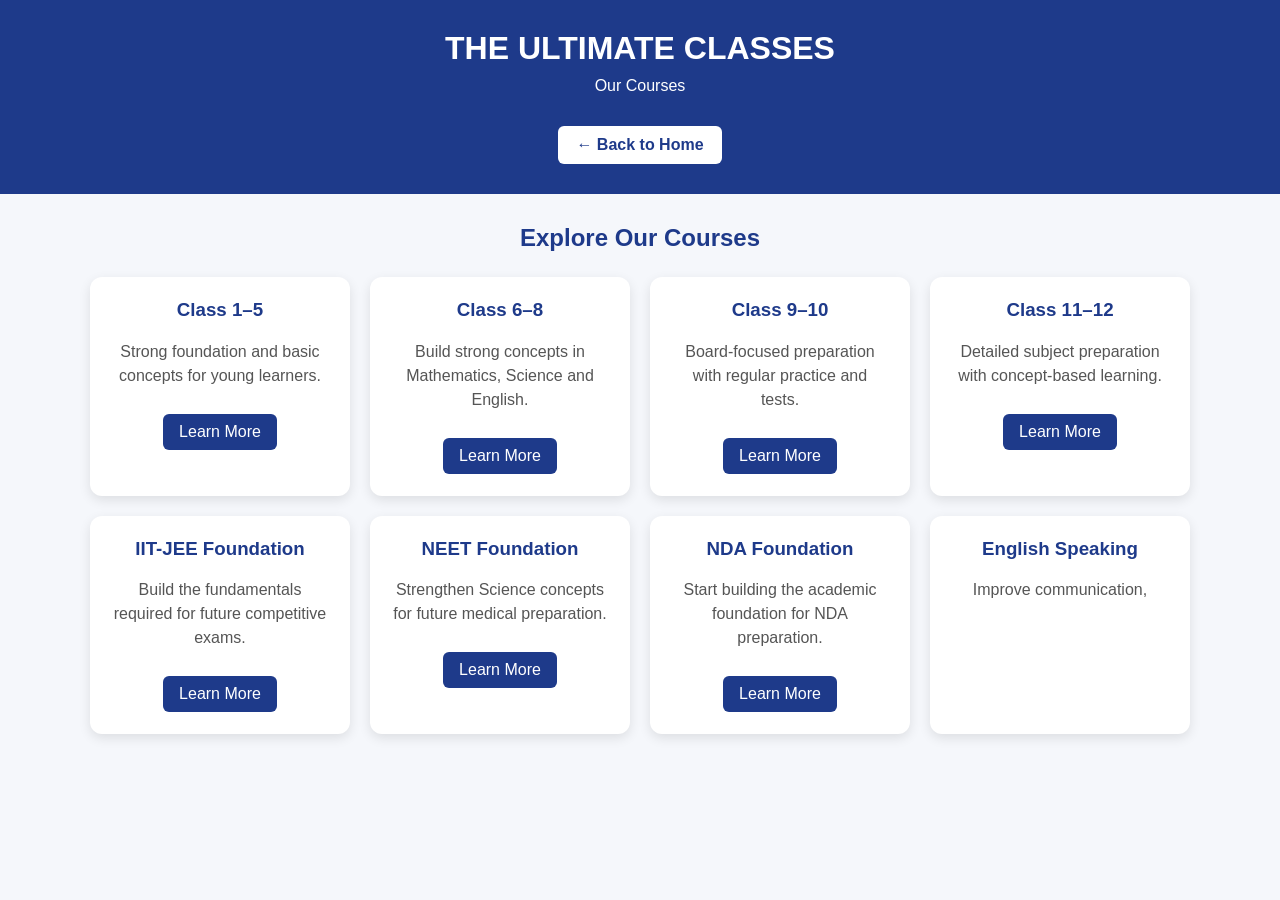
==== courses.html @ f862b7a8 "Add files via upload" ====
<!DOCTYPE html>
<html lang="en">
<head>
    <meta charset="UTF-8">
    <meta name="viewport" content="width=device-width, initial-scale=1.0">
    <title>Courses - The Ultimate Classes</title>

    <style>
        body {
            margin: 0;
            font-family: Arial, sans-serif;
            background: #f5f7fb;
            color: #222;
        }

        header {
            background: #1e3a8a;
            color: white;
            text-align: center;
            padding: 30px 15px;
        }

        header h1 {
            margin: 0;
            font-size: 32px;
        }

        header p {
            margin-top: 10px;
            font-size: 16px;
        }

        .back {
            display: inline-block;
            margin-top: 15px;
            padding: 10px 18px;
            background: white;
            color: #1e3a8a;
            text-decoration: none;
            border-radius: 6px;
            font-weight: bold;
        }

        .container {
            width: 90%;
            max-width: 1100px;
            margin: 30px auto;
        }

        .container h2 {
            text-align: center;
            margin-bottom: 25px;
            color: #1e3a8a;
        }

        .courses {
            display: grid;
            grid-template-columns: repeat(auto-fit, minmax(230px, 1fr));
            gap: 20px;
        }

        .course {
            background: white;
            padding: 22px;
            border-radius: 12px;
            box-shadow: 0 4px 12px rgba(0,0,0,0.1);
            text-align: center;
        }

        .course h3 {
            color: #1e3a8a;
            margin-top: 0;
        }

        .course p {
            color: #555;
            line-height: 1.5;
        }

        .button {
            display: inline-block;
            margin-top: 10px;
            padding: 9px 16px;
            background: #1e3a8a;
            color: white;
            text-decoration: none;
            border-radius: 6px;
        }

        footer {
            margin-top: 40px;
            background: #111827;
            color: white;
            text-align: center;
            padding: 18px;
        }
    </style>
</head>

<body>

    <header>
        <h1>THE ULTIMATE CLASSES</h1>
        <p>Our Courses</p>

        <a href="index.html" class="back">← Back to Home</a>
    </header>

    <div class="container">

        <h2>Explore Our Courses</h2>

        <div class="courses">

            <div class="course">
                <h3>Class 1–5</h3>
                <p>Strong foundation and basic concepts for young learners.</p>
                <a href="index.html" class="button">Learn More</a>
            </div>

            <div class="course">
                <h3>Class 6–8</h3>
                <p>Build strong concepts in Mathematics, Science and English.</p>
                <a href="#" class="button">Learn More</a>
            </div>

            <div class="course">
                <h3>Class 9–10</h3>
                <p>Board-focused preparation with regular practice and tests.</p>
                <a href="#" class="button">Learn More</a>
            </div>

            <div class="course">
                <h3>Class 11–12</h3>
                <p>Detailed subject preparation with concept-based learning.</p>
                <a href="#" class="button">Learn More</a>
            </div>

            <div class="course">
                <h3>IIT-JEE Foundation</h3>
                <p>Build the fundamentals required for future competitive exams.</p>
                <a href="#" class="button">Learn More</a>
            </div>

            <div class="course">
                <h3>NEET Foundation</h3>
                <p>Strengthen Science concepts for future medical preparation.</p>
                <a href="#" class="button">Learn More</a>
            </div>

            <div class="course">
                <h3>NDA Foundation</h3>
                <p>Start building the academic foundation for NDA preparation.</p>
                <a href="#" class="button">Learn More</a>
            </div>

            <div class="course">
                <h3>English Speaking</h3>
                <p>Improve communication,
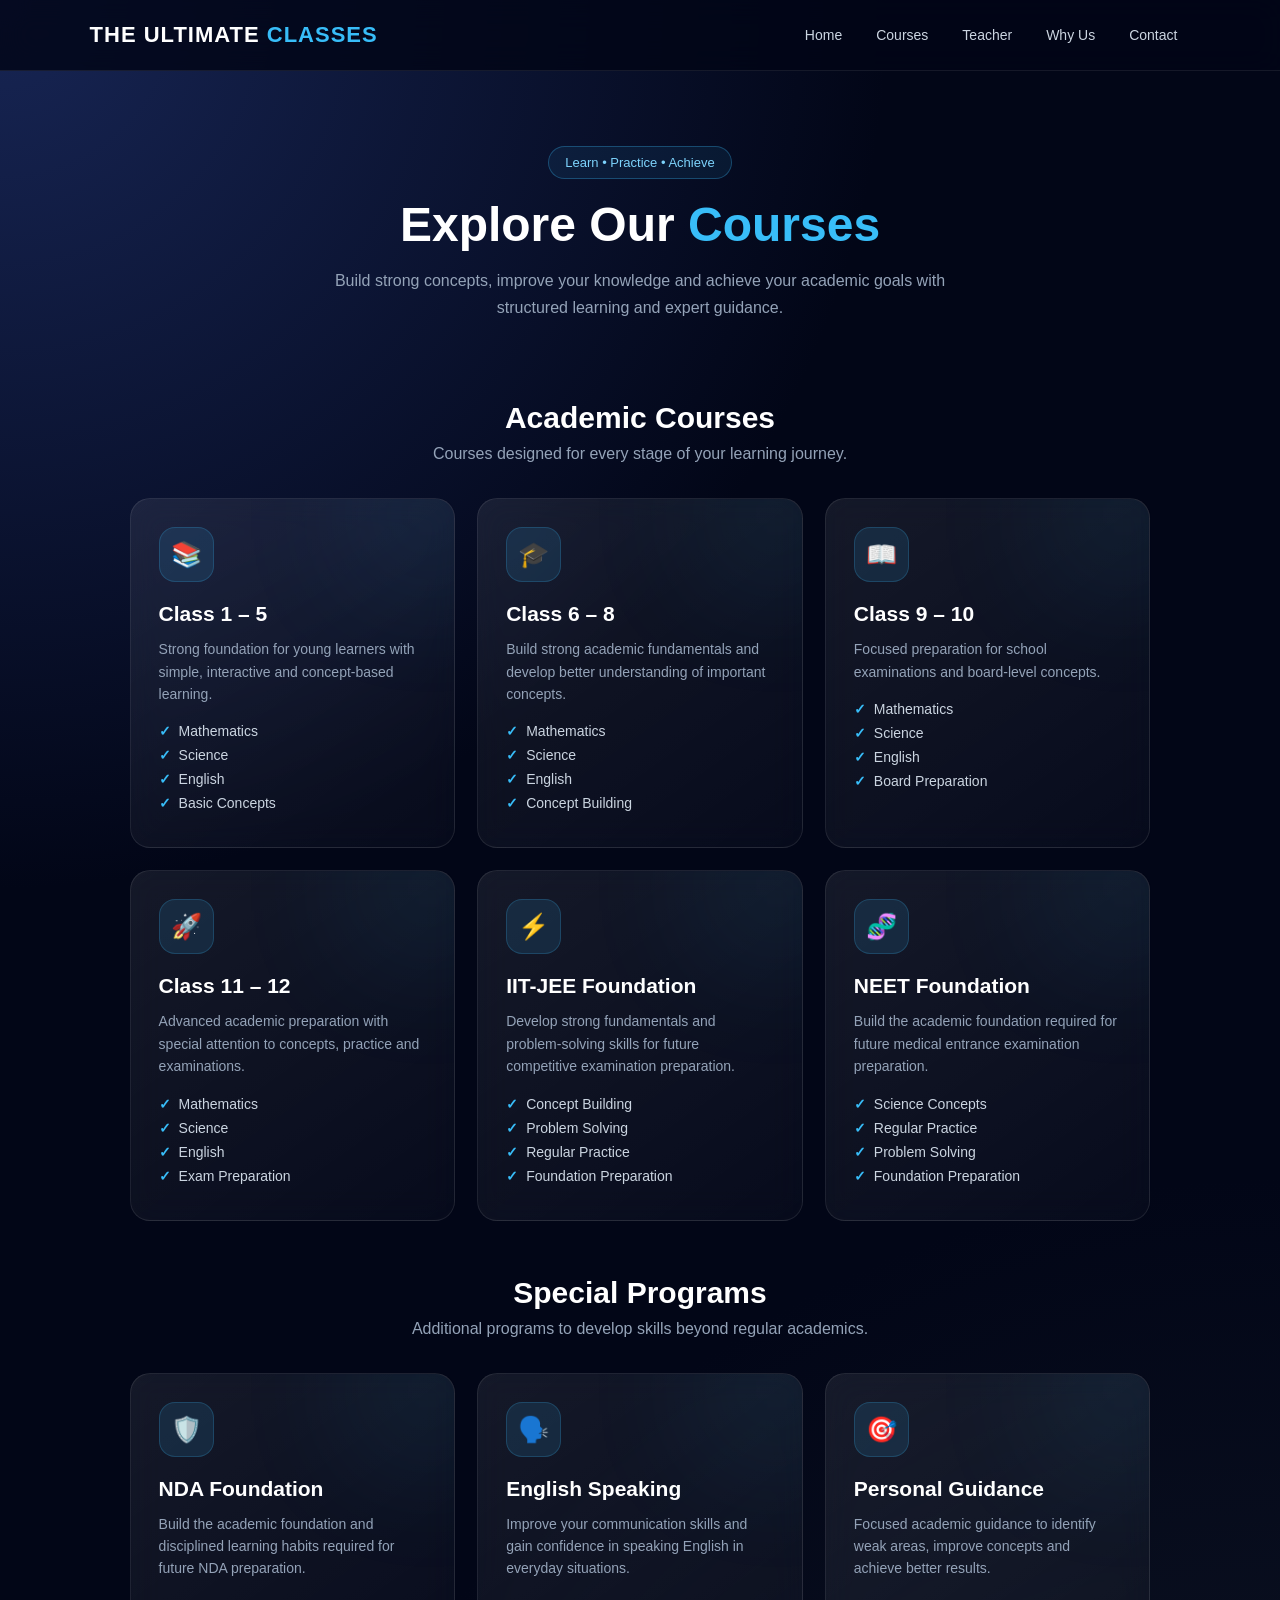
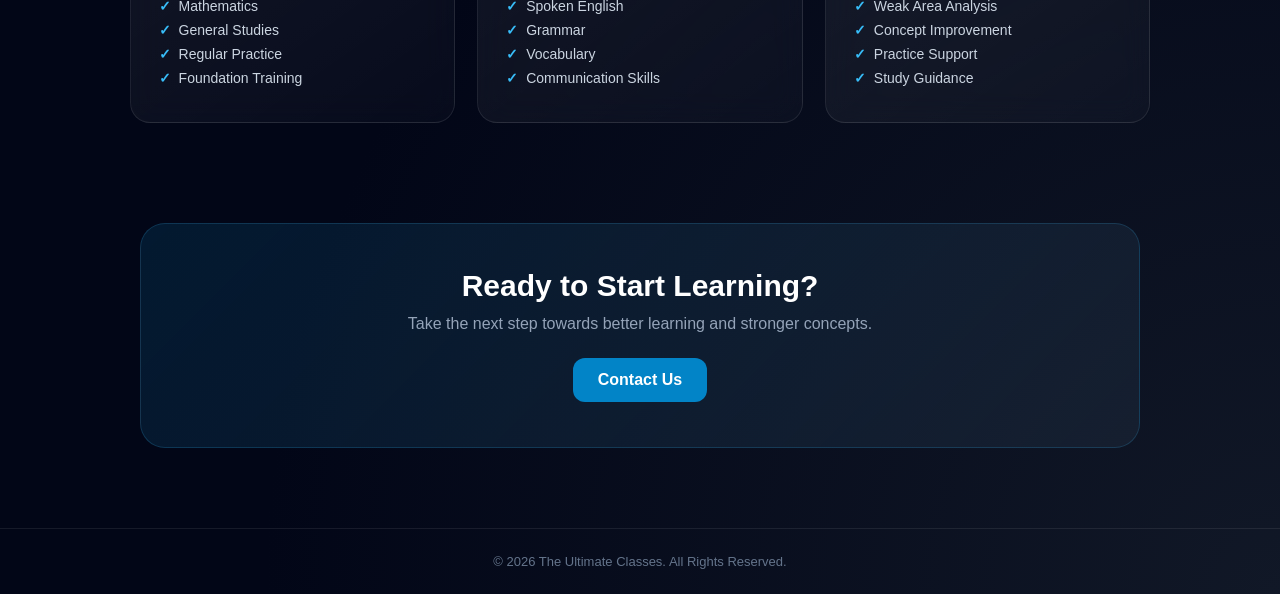
==== commit 4c5fe4e3: "Add files via upload" ====
--- a/courses.html
+++ b/courses.html
@@ -1,98 +1,331 @@
 <!DOCTYPE html>
 <html lang="en">
+
 <head>
     <meta charset="UTF-8">
     <meta name="viewport" content="width=device-width, initial-scale=1.0">
-    <title>Courses - The Ultimate Classes</title>
+
+    <title>Courses | The Ultimate Classes</title>
 
     <style>
+        * {
+            margin: 0;
+            padding: 0;
+            box-sizing: border-box;
+        }
+
+        html {
+            scroll-behavior: smooth;
+        }
+
         body {
-            margin: 0;
-            font-family: Arial, sans-serif;
-            background: #f5f7fb;
-            color: #222;
-        }
+            font-family: Arial, Helvetica, sans-serif;
+            background:
+                radial-gradient(circle at top left, #172554, transparent 35%),
+                radial-gradient(circle at bottom right, #111827, transparent 40%),
+                #020617;
+            color: white;
+            min-height: 100vh;
+        }
+
+        /* NAVBAR */
 
         header {
-            background: #1e3a8a;
+            width: 100%;
+            padding: 18px 7%;
+            background: rgba(2, 6, 23, 0.82);
+            backdrop-filter: blur(15px);
+            border-bottom: 1px solid rgba(255, 255, 255, 0.08);
+            position: sticky;
+            top: 0;
+            z-index: 1000;
+        }
+
+        .nav {
+            max-width: 1200px;
+            margin: auto;
+            display: flex;
+            align-items: center;
+            justify-content: space-between;
+            gap: 25px;
+        }
+
+        .logo {
+            font-size: 22px;
+            font-weight: bold;
+            letter-spacing: 1px;
+            white-space: nowrap;
+        }
+
+        .logo span {
+            color: #38bdf8;
+        }
+
+        nav {
+            display: flex;
+            flex-wrap: wrap;
+            justify-content: center;
+            gap: 8px;
+        }
+
+        nav a {
+            color: #cbd5e1;
+            text-decoration: none;
+            padding: 9px 13px;
+            border-radius: 10px;
+            font-size: 14px;
+            transition: 0.3s;
+        }
+
+        nav a:hover {
             color: white;
+            background: rgba(56, 189, 248, 0.12);
+        }
+
+        /* HERO */
+
+        .hero {
             text-align: center;
-            padding: 30px 15px;
-        }
-
-        header h1 {
-            margin: 0;
-            font-size: 32px;
-        }
-
-        header p {
-            margin-top: 10px;
+            padding: 75px 20px 45px;
+        }
+
+        .badge {
+            display: inline-block;
+            padding: 8px 16px;
+            border: 1px solid rgba(56, 189, 248, 0.3);
+            background: rgba(56, 189, 248, 0.08);
+            color: #7dd3fc;
+            border-radius: 30px;
+            font-size: 13px;
+            margin-bottom: 20px;
+        }
+
+        .hero h1 {
+            font-size: 48px;
+            margin-bottom: 15px;
+            line-height: 1.1;
+        }
+
+        .hero h1 span {
+            color: #38bdf8;
+        }
+
+        .hero p {
+            max-width: 650px;
+            margin: auto;
+            color: #94a3b8;
+            line-height: 1.7;
             font-size: 16px;
         }
 
-        .back {
+        /* COURSES */
+
+        .courses-section {
+            max-width: 1200px;
+            margin: auto;
+            padding: 35px 7% 80px;
+        }
+
+        .section-title {
+            text-align: center;
+            margin-bottom: 35px;
+        }
+
+        .section-title h2 {
+            font-size: 30px;
+            margin-bottom: 10px;
+        }
+
+        .section-title p {
+            color: #94a3b8;
+        }
+
+        /* GRID */
+
+        .course-grid {
+            display: grid;
+            grid-template-columns: repeat(3, 1fr);
+            gap: 22px;
+        }
+
+        .course-card {
+            position: relative;
+            padding: 28px;
+            min-height: 245px;
+            border: 1px solid rgba(255, 255, 255, 0.09);
+            background: linear-gradient(145deg,
+                    rgba(255, 255, 255, 0.08),
+                    rgba(255, 255, 255, 0.025));
+            backdrop-filter: blur(15px);
+            border-radius: 20px;
+            overflow: hidden;
+            transition: 0.35s;
+        }
+
+        .course-card::before {
+            content: "";
+            position: absolute;
+            width: 130px;
+            height: 130px;
+            background: #38bdf8;
+            filter: blur(70px);
+            opacity: 0.12;
+            top: -50px;
+            right: -40px;
+        }
+
+        .course-card:hover {
+            transform: translateY(-8px);
+            border-color: rgba(56, 189, 248, 0.45);
+            box-shadow: 0 18px 45px rgba(0, 0, 0, 0.35);
+        }
+
+        .icon {
+            width: 55px;
+            height: 55px;
+            display: flex;
+            align-items: center;
+            justify-content: center;
+            border-radius: 16px;
+            background: rgba(56, 189, 248, 0.12);
+            border: 1px solid rgba(56, 189, 248, 0.2);
+            font-size: 25px;
+            margin-bottom: 20px;
+        }
+
+        .course-card h3 {
+            font-size: 21px;
+            margin-bottom: 12px;
+        }
+
+        .course-card p {
+            color: #94a3b8;
+            line-height: 1.6;
+            font-size: 14px;
+            margin-bottom: 18px;
+        }
+
+        .course-card ul {
+            list-style: none;
+        }
+
+        .course-card li {
+            color: #cbd5e1;
+            font-size: 14px;
+            margin: 8px 0;
+        }
+
+        .course-card li::before {
+            content: "✓";
+            color: #38bdf8;
+            font-weight: bold;
+            margin-right: 8px;
+        }
+
+        /* SPECIAL SECTION */
+
+        .special {
+            margin-top: 55px;
+        }
+
+        .special .course-card {
+            min-height: 230px;
+        }
+
+        /* CTA */
+
+        .cta {
+            max-width: 1000px;
+            margin: 20px auto 80px;
+            padding: 45px 30px;
+            text-align: center;
+            border-radius: 25px;
+            background: linear-gradient(135deg,
+                    rgba(14, 165, 233, 0.12),
+                    rgba(30, 41, 59, 0.5));
+            border: 1px solid rgba(56, 189, 248, 0.18);
+        }
+
+        .cta h2 {
+            font-size: 30px;
+            margin-bottom: 12px;
+        }
+
+        .cta p {
+            color: #94a3b8;
+            margin-bottom: 25px;
+        }
+
+        .cta a {
             display: inline-block;
-            margin-top: 15px;
-            padding: 10px 18px;
-            background: white;
-            color: #1e3a8a;
             text-decoration: none;
-            border-radius: 6px;
+            color: white;
+            background: #0284c7;
+            padding: 13px 25px;
+            border-radius: 12px;
             font-weight: bold;
-        }
-
-        .container {
-            width: 90%;
-            max-width: 1100px;
-            margin: 30px auto;
-        }
-
-        .container h2 {
+            transition: 0.3s;
+        }
+
+        .cta a:hover {
+            background: #0369a1;
+            transform: translateY(-2px);
+        }
+
+        /* FOOTER */
+
+        footer {
             text-align: center;
-            margin-bottom: 25px;
-            color: #1e3a8a;
-        }
-
-        .courses {
-            display: grid;
-            grid-template-columns: repeat(auto-fit, minmax(230px, 1fr));
-            gap: 20px;
-        }
-
-        .course {
-            background: white;
-            padding: 22px;
-            border-radius: 12px;
-            box-shadow: 0 4px 12px rgba(0,0,0,0.1);
-            text-align: center;
-        }
-
-        .course h3 {
-            color: #1e3a8a;
-            margin-top: 0;
-        }
-
-        .course p {
-            color: #555;
-            line-height: 1.5;
-        }
-
-        .button {
-            display: inline-block;
-            margin-top: 10px;
-            padding: 9px 16px;
-            background: #1e3a8a;
-            color: white;
-            text-decoration: none;
-            border-radius: 6px;
-        }
-
-        footer {
-            margin-top: 40px;
-            background: #111827;
-            color: white;
-            text-align: center;
-            padding: 18px;
+            padding: 25px;
+            border-top: 1px solid rgba(255, 255, 255, 0.08);
+            color: #64748b;
+            font-size: 13px;
+        }
+
+        /* MOBILE */
+
+        @media(max-width:900px) {
+
+            .nav {
+                flex-direction: column;
+            }
+
+            .course-grid {
+                grid-template-columns: repeat(2, 1fr);
+            }
+
+            .hero h1 {
+                font-size: 40px;
+            }
+        }
+
+        @media(max-width:600px) {
+
+            header {
+                padding: 15px 4%;
+            }
+
+            nav a {
+                font-size: 12px;
+                padding: 7px 8px;
+            }
+
+            .course-grid {
+                grid-template-columns: 1fr;
+            }
+
+            .hero {
+                padding-top: 55px;
+            }
+
+            .hero h1 {
+                font-size: 34px;
+            }
+
+            .courses-section {
+                padding-left: 5%;
+                padding-right: 5%;
+            }
         }
     </style>
 </head>
@@ -100,393 +333,312 @@
 <body>
 
     <header>
-        <h1>THE ULTIMATE CLASSES</h1>
-        <p>Our Courses</p>
-
-        <a href="index.html" class="back">← Back to Home</a>
+        <div class="nav">
+
+            <div class="logo">
+                THE ULTIMATE <span>CLASSES</span>
+            </div>
+
+            <nav>
+                <a href="index.html">Home</a>
+                <a href="courses.html">Courses</a>
+                <a href="teacher.html">Teacher</a>
+                <a href="why-us.html">Why Us</a>
+                <a href="contact.html">Contact</a>
+            </nav>
+
+        </div>
     </header>
 
-    <div class="container">
-
-        <h2>Explore Our Courses</h2>
-
-        <div class="courses">
-
-            <div class="course">
-                <h3>Class 1–5</h3>
-                <p>Strong foundation and basic concepts for young learners.</p>
-                <a href="index.html" class="button">Learn More</a>
-            </div>
-
-            <div class="course">
-                <h3>Class 6–8</h3>
-                <p>Build strong concepts in Mathematics, Science and English.</p>
-                <a href="#" class="button">Learn More</a>
-            </div>
-
-            <div class="course">
-                <h3>Class 9–10</h3>
-                <p>Board-focused preparation with regular practice and tests.</p>
-                <a href="#" class="button">Learn More</a>
-            </div>
-
-            <div class="course">
-                <h3>Class 11–12</h3>
-                <p>Detailed subject preparation with concept-based learning.</p>
-                <a href="#" class="button">Learn More</a>
-            </div>
-
-            <div class="course">
+
+    <!-- HERO -->
+
+    <section class="hero">
+
+        <div class="badge">
+            Learn • Practice • Achieve
+        </div>
+
+        <h1>
+            Explore Our <span>Courses</span>
+        </h1>
+
+        <p>
+            Build strong concepts, improve your knowledge and achieve your
+            academic goals with structured learning and expert guidance.
+        </p>
+
+    </section>
+
+
+    <!-- COURSES -->
+
+    <section class="courses-section">
+
+        <div class="section-title">
+            <h2>Academic Courses</h2>
+            <p>Courses designed for every stage of your learning journey.</p>
+        </div>
+
+
+        <div class="course-grid">
+
+
+            <!-- COURSE 1 -->
+
+            <div class="course-card">
+
+                <div class="icon">📚</div>
+
+                <h3>Class 1 – 5</h3>
+
+                <p>
+                    Strong foundation for young learners with simple,
+                    interactive and concept-based learning.
+                </p>
+
+                <ul>
+                    <li>Mathematics</li>
+                    <li>Science</li>
+                    <li>English</li>
+                    <li>Basic Concepts</li>
+                </ul>
+
+            </div>
+
+
+            <!-- COURSE 2 -->
+
+            <div class="course-card">
+
+                <div class="icon">🎓</div>
+
+                <h3>Class 6 – 8</h3>
+
+                <p>
+                    Build strong academic fundamentals and develop
+                    better understanding of important concepts.
+                </p>
+
+                <ul>
+                    <li>Mathematics</li>
+                    <li>Science</li>
+                    <li>English</li>
+                    <li>Concept Building</li>
+                </ul>
+
+            </div>
+
+
+            <!-- COURSE 3 -->
+
+            <div class="course-card">
+
+                <div class="icon">📖</div>
+
+                <h3>Class 9 – 10</h3>
+
+                <p>
+                    Focused preparation for school examinations and
+                    board-level concepts.
+                </p>
+
+                <ul>
+                    <li>Mathematics</li>
+                    <li>Science</li>
+                    <li>English</li>
+                    <li>Board Preparation</li>
+                </ul>
+
+            </div>
+
+
+            <!-- COURSE 4 -->
+
+            <div class="course-card">
+
+                <div class="icon">🚀</div>
+
+                <h3>Class 11 – 12</h3>
+
+                <p>
+                    Advanced academic preparation with special attention
+                    to concepts, practice and examinations.
+                </p>
+
+                <ul>
+                    <li>Mathematics</li>
+                    <li>Science</li>
+                    <li>English</li>
+                    <li>Exam Preparation</li>
+                </ul>
+
+            </div>
+
+
+            <!-- COURSE 5 -->
+
+            <div class="course-card">
+
+                <div class="icon">⚡</div>
+
                 <h3>IIT-JEE Foundation</h3>
-                <p>Build the fundamentals required for future competitive exams.</p>
-                <a href="#" class="button">Learn More</a>
-            </div>
-
-            <div class="course">
+
+                <p>
+                    Develop strong fundamentals and problem-solving
+                    skills for future competitive examination preparation.
+                </p>
+
+                <ul>
+                    <li>Concept Building</li>
+                    <li>Problem Solving</li>
+                    <li>Regular Practice</li>
+                    <li>Foundation Preparation</li>
+                </ul>
+
+            </div>
+
+
+            <!-- COURSE 6 -->
+
+            <div class="course-card">
+
+                <div class="icon">🧬</div>
+
                 <h3>NEET Foundation</h3>
-                <p>Strengthen Science concepts for future medical preparation.</p>
-                <a href="#" class="button">Learn More</a>
-            </div>
-
-            <div class="course">
+
+                <p>
+                    Build the academic foundation required for future
+                    medical entrance examination preparation.
+                </p>
+
+                <ul>
+                    <li>Science Concepts</li>
+                    <li>Regular Practice</li>
+                    <li>Problem Solving</li>
+                    <li>Foundation Preparation</li>
+                </ul>
+
+            </div>
+
+        </div>
+
+
+        <!-- SPECIAL COURSES -->
+
+        <div class="section-title special">
+
+            <h2>Special Programs</h2>
+
+            <p>
+                Additional programs to develop skills beyond regular academics.
+            </p>
+
+        </div>
+
+
+        <div class="course-grid">
+
+
+            <!-- NDA -->
+
+            <div class="course-card">
+
+                <div class="icon">🛡️</div>
+
                 <h3>NDA Foundation</h3>
-                <p>Start building the academic foundation for NDA preparation.</p>
-                <a href="#" class="button">Learn More</a>
-            </div>
-
-            <div class="course">
+
+                <p>
+                    Build the academic foundation and disciplined learning
+                    habits required for future NDA preparation.
+                </p>
+
+                <ul>
+                    <li>Mathematics</li>
+                    <li>General Studies</li>
+                    <li>Regular Practice</li>
+                    <li>Foundation Training</li>
+                </ul>
+
+            </div>
+
+
+            <!-- ENGLISH -->
+
+            <div class="course-card">
+
+                <div class="icon">🗣️</div>
+
                 <h3>English Speaking</h3>
-                <p>Improve communication,
-
-
-
-
-
-
-
-
-
-
-
-
-
-
-
-
-
-
-
-
-
-
-
-
-
-
-
-
-
-
-
-
-
-
-
-
-
-
-
-
-
-
-
-
-
-
-
-
-
-
-
-
-
-
-
-
-
-
-
-
-
-
-
-
-
-
-
-
-
-
-
-
-
-
-
-
-
-
-
-
-
-
-
-
-
-
-
-
-
-
-
-
-
-
-
-
-
-
-
-
-
-
-
-
-
-
-
-
-
-
-
-
-
-
-
-
-
-
-
-
-
-
-
-
-
-
-
-
-
-
-
-
-
-
-
-
-
-
-
-
-
-
-
-
-
-
-
-
-
-
-
-
-
-
-
-
-
-
-
-
-
-
-
-
-
-
-
-
-
-
-
-
-
-
-
-
-
-
-
-
-
-
-
-
-
-
-
-
-
-
-
-
-
-
-
-
-
-
-
-
-
-
-
-
-
-
-
-
-
-
-
-
-
-
-
-
-
-
-
-
-
-
-
-
-
-
-
-
-
-
-
-
-
-
-
-
-
-
-
-
-
-
-
-
-
-
-
-
-
-
-
-
-
-
-
-
-
-
-
-
-
-
-
-
-
-
-
-
-
-
-
-
-
-
-
-
-
-
-
-
-
-
-
-
-
-
-
-
-
-
-
-
-
-
-
-
-
-
-
-
-
-
-
-
-
-
-
-
-
-
-
-
-
-
-
-
-
-
-
-
-
-
-
-
-
-
-
-
-
-
-
-
-
+
+                <p>
+                    Improve your communication skills and gain confidence
+                    in speaking English in everyday situations.
+                </p>
+
+                <ul>
+                    <li>Spoken English</li>
+                    <li>Grammar</li>
+                    <li>Vocabulary</li>
+                    <li>Communication Skills</li>
+                </ul>
+
+            </div>
+
+
+            <!-- PERSONAL GUIDANCE -->
+
+            <div class="course-card">
+
+                <div class="icon">🎯</div>
+
+                <h3>Personal Guidance</h3>
+
+                <p>
+                    Focused academic guidance to identify weak areas,
+                    improve concepts and achieve better results.
+                </p>
+
+                <ul>
+                    <li>Weak Area Analysis</li>
+                    <li>Concept Improvement</li>
+                    <li>Practice Support</li>
+                    <li>Study Guidance</li>
+                </ul>
+
+            </div>
+
+        </div>
+
+    </section>
+
+
+    <!-- CTA -->
+
+    <section class="cta">
+
+        <h2>Ready to Start Learning?</h2>
+
+        <p>
+            Take the next step towards better learning and stronger concepts.
+        </p>
+
+        <a href="contact.html">
+            Contact Us
+        </a>
+
+    </section>
+
+
+    <!-- FOOTER -->
+
+    <footer>
+
+        © 2026 The Ultimate Classes. All Rights Reserved.
+
+    </footer>
+
+
+</body>
+
+</html>
